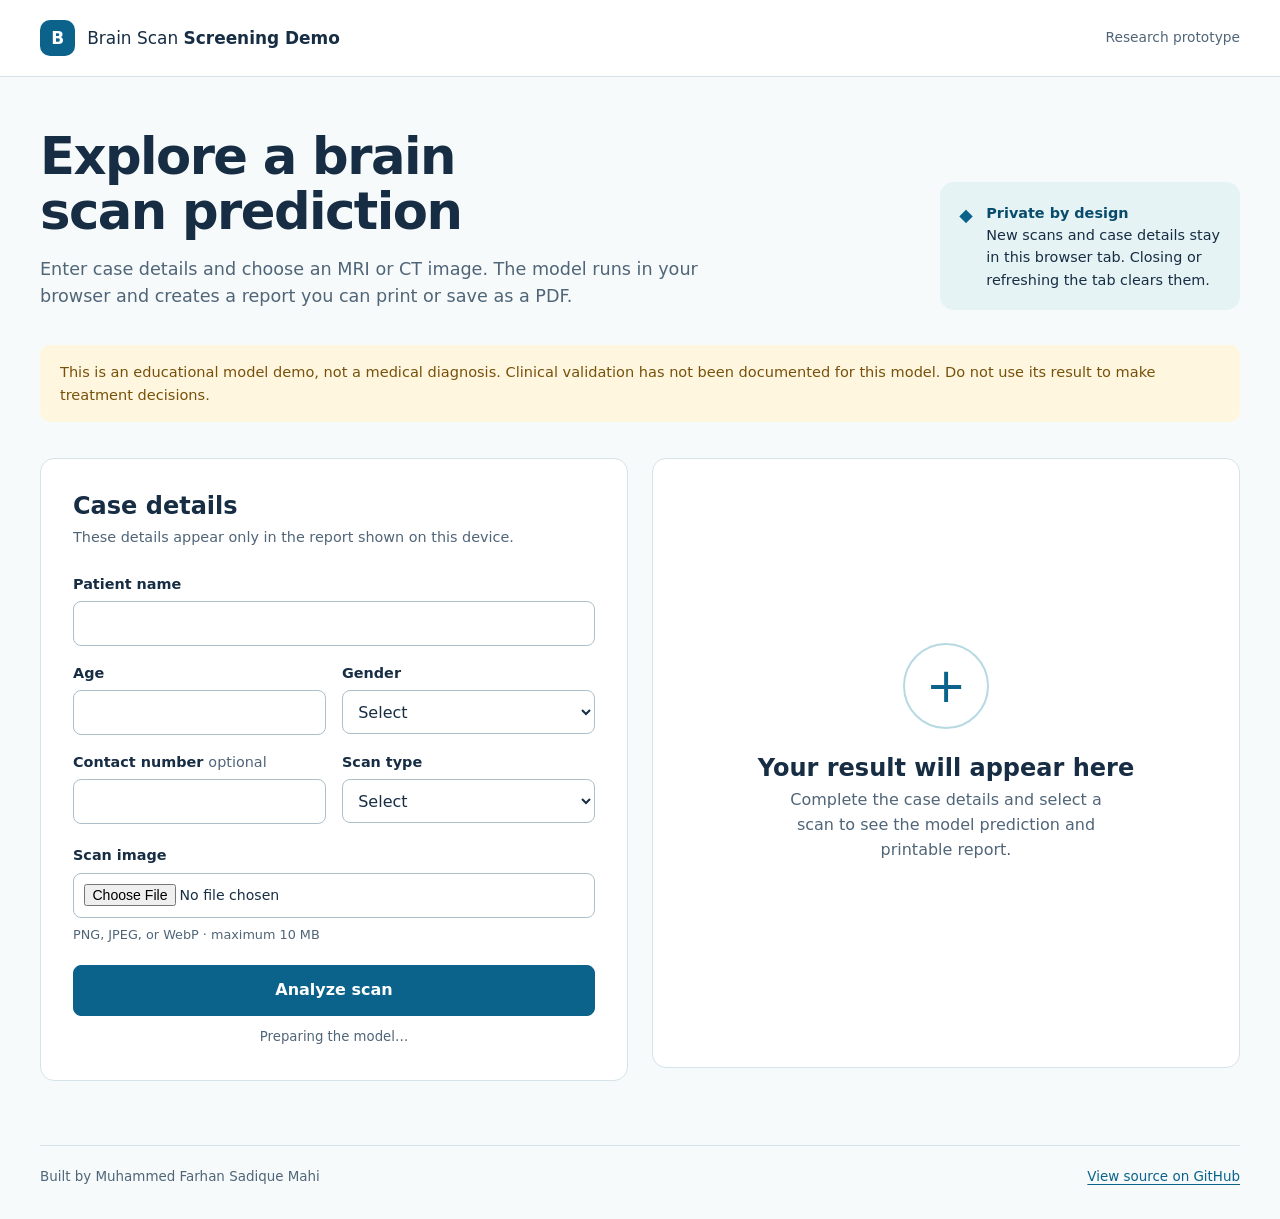
==== docs/index.html @ acc8cbfc "feat: publish browser-based brain scan demo" ====
<!doctype html>
<html lang="en">
  <head>
    <meta charset="utf-8">
    <meta name="viewport" content="width=device-width, initial-scale=1">
    <meta name="color-scheme" content="light">
    <meta http-equiv="Content-Security-Policy" content="default-src 'self'; script-src 'self'; style-src 'self'; img-src 'self' blob: data:; connect-src 'self'; object-src 'none'; base-uri 'none'; form-action 'none'">
    <meta name="description" content="Browser-only brain scan classification research demo. No scan or patient details are uploaded.">
    <title>Brain Scan Screening Demo</title>
    <link rel="stylesheet" href="./css/app.css">
    <script defer src="./vendor/tf.min.js"></script>
    <script type="module" src="./js/app.js"></script>
  </head>
  <body>
    <header class="site-header">
      <div class="header-inner">
        <a class="brand" href="./" aria-label="Brain Scan Screening Demo home">
          <span class="brand-mark" aria-hidden="true">B</span>
          <span>Brain Scan <strong>Screening Demo</strong></span>
        </a>
        <span class="header-tag">Research prototype</span>
      </div>
    </header>

    <main class="page-shell">
      <section class="intro" aria-labelledby="page-title">
        <div>
          <h1 id="page-title">Explore a brain scan prediction</h1>
          <p>Enter case details and choose an MRI or CT image. The model runs in your browser and creates a report you can print or save as a PDF.</p>
        </div>
        <div class="privacy-note">
          <span class="privacy-icon" aria-hidden="true">◆</span>
          <div><strong>Private by design</strong><br>New scans and case details stay in this browser tab. Closing or refreshing the tab clears them.</div>
        </div>
      </section>

      <div class="notice" role="note">
        This is an educational model demo, not a medical diagnosis. Clinical validation has not been documented for this model. Do not use its result to make treatment decisions.
      </div>

      <section class="workspace" aria-label="Scan screening workflow">
        <div class="entry-panel">
          <h2>Case details</h2>
          <p class="section-copy">These details appear only in the report shown on this device.</p>
          <form id="scan-form" novalidate>
            <div class="field-grid">
              <div class="field field-full">
                <label for="patient-name">Patient name</label>
                <input id="patient-name" name="name" type="text" autocomplete="off" maxlength="80" required>
              </div>
              <div class="field">
                <label for="patient-age">Age</label>
                <input id="patient-age" name="age" type="number" min="1" max="120" inputmode="numeric" required>
              </div>
              <div class="field">
                <label for="patient-gender">Gender</label>
                <select id="patient-gender" name="gender" required>
                  <option value="">Select</option>
                  <option>Female</option>
                  <option>Male</option>
                  <option>Other</option>
                  <option>Prefer not to say</option>
                </select>
              </div>
              <div class="field">
                <label for="patient-contact">Contact number <span class="optional">optional</span></label>
                <input id="patient-contact" name="contact" type="tel" autocomplete="off" maxlength="30">
              </div>
              <div class="field">
                <label for="scan-type">Scan type</label>
                <select id="scan-type" name="scanType" required>
                  <option value="">Select</option>
                  <option>MRI</option>
                  <option>CT</option>
                </select>
              </div>
            </div>
            <div class="field upload-field">
              <label for="scan-image">Scan image</label>
              <input id="scan-image" name="image" type="file" accept="image/png,image/jpeg,image/webp" required aria-describedby="image-help">
              <small id="image-help">PNG, JPEG, or WebP · maximum 10 MB</small>
            </div>
            <p id="form-error" class="form-error" role="alert" hidden></p>
            <button id="analyze-button" class="primary-button" type="submit">Analyze scan</button>
            <p id="model-status" class="status" role="status">Preparing the model…</p>
          </form>
        </div>

        <section id="result-panel" class="result-panel" aria-label="Screening result">
          <div id="empty-state" class="empty-state">
            <div class="empty-symbol" aria-hidden="true">+</div>
            <h2 id="result-title">Your result will appear here</h2>
            <p>Complete the case details and select a scan to see the model prediction and printable report.</p>
          </div>
          <div id="report" class="report" hidden>
            <div class="report-heading">
              <div>
                <h2>Screening report</h2>
                <p>Educational model output · not a clinical report</p>
              </div>
              <span id="report-date" class="report-date"></span>
            </div>
            <div class="prediction">
              <span>Model prediction</span>
              <strong id="prediction-label"></strong>
              <p id="prediction-confidence"></p>
            </div>
            <dl id="report-details" class="report-details"></dl>
            <div class="scan-preview">
              <h3>Uploaded scan</h3>
              <div id="report-image-container"></div>
            </div>
            <p class="report-warning">Clinical validation has not been documented for this model. Consult a qualified clinician for interpretation.</p>
            <div class="report-actions">
              <button id="print-button" class="secondary-button" type="button">Print / Save as PDF</button>
              <button id="clear-button" class="text-button" type="button">Clear this case</button>
            </div>
          </div>
        </section>
      </section>
    </main>
    <footer class="site-footer">
      <span>Built by Muhammed Farhan Sadique Mahi</span>
      <a href="https://github.com/farhans-codes/brain_tumor_webapp" rel="noopener noreferrer">View source on GitHub</a>
    </footer>
  </body>
</html>
---- docs/css/app.css ----
:root {
  color-scheme: light;
  --ink: #172d44;
  --muted: #506578;
  --blue: #0b628b;
  --blue-dark: #084b6c;
  --pale: #eff7f9;
  --line: #d6e3e9;
  --white: #fff;
  --warning: #77510b;
  --warning-bg: #fff6df;
  --error: #a72a3a;
  --radius: 14px;
  --space: 1rem;
}

* { box-sizing: border-box; }
html { scroll-behavior: smooth; }
body { margin: 0; background: #f6fafb; color: var(--ink); font: 1rem/1.55 system-ui, -apple-system, BlinkMacSystemFont, "Segoe UI", sans-serif; }
button, input, select { font: inherit; }
button { cursor: pointer; }
button:disabled { cursor: wait; opacity: .6; }
a { color: var(--blue); text-underline-offset: .2em; }
:focus-visible { outline: 3px solid #82c7e3; outline-offset: 3px; }
::selection { background: #a9dce9; color: var(--ink); }
[hidden] { display: none !important; }

.site-header { background: var(--white); border-bottom: 1px solid var(--line); }
.header-inner, .page-shell, .site-footer { width: min(100% - 2.5rem, 1200px); margin-inline: auto; }
.header-inner { min-height: 76px; display: flex; align-items: center; justify-content: space-between; gap: 1rem; }
.brand { display: inline-flex; align-items: center; gap: .75rem; color: var(--ink); text-decoration: none; font-size: 1.06rem; }
.brand strong { font-weight: 700; }
.brand-mark { display: grid; place-items: center; width: 2.2rem; height: 2.2rem; border-radius: 10px; background: var(--blue); color: white; font-weight: 800; }
.header-tag { color: var(--muted); font-size: .86rem; }

.page-shell { padding-block: 3.25rem 4rem; }
.intro { display: grid; grid-template-columns: minmax(0, 1fr) 300px; gap: 3rem; align-items: end; }
h1, h2, h3, p { margin-top: 0; }
h1 { max-width: 14ch; font-size: clamp(2.3rem, 4vw, 3.8rem); line-height: 1.08; letter-spacing: -.03em; margin-bottom: 1rem; }
.intro p { max-width: 65ch; color: var(--muted); font-size: 1.1rem; margin-bottom: 0; }
.privacy-note { display: flex; gap: .85rem; align-items: start; padding: 1.2rem; border-radius: var(--radius); background: #e5f3f4; font-size: .9rem; }
.privacy-note strong { color: var(--blue-dark); }
.privacy-icon { color: var(--blue); font-size: 1.1rem; }
.notice { margin-block: 2.2rem; padding: 1rem 1.25rem; background: var(--warning-bg); color: var(--warning); border-radius: 10px; font-size: .91rem; }

.workspace { display: grid; grid-template-columns: minmax(0, 1fr) minmax(0, 1fr); gap: 1.5rem; align-items: start; }
.entry-panel, .result-panel { min-width: 0; min-height: 610px; padding: 2rem; background: var(--white); border: 1px solid var(--line); border-radius: var(--radius); }
.entry-panel h2, .report h2, .empty-state h2 { font-size: 1.5rem; line-height: 1.25; margin-bottom: .35rem; }
.section-copy { color: var(--muted); font-size: .9rem; margin-bottom: 1.5rem; }
.field-grid { display: grid; grid-template-columns: repeat(2, minmax(0, 1fr)); gap: 1rem; }
.field { display: flex; flex-direction: column; gap: .4rem; min-width: 0; }
.field-full { grid-column: 1 / -1; }
.field label { font-weight: 650; font-size: .9rem; }
.optional, .field small { color: var(--muted); font-weight: 400; }
.field input, .field select { width: 100%; min-height: 44px; padding: .55rem .7rem; color: var(--ink); background: var(--white); border: 1px solid #aebfc9; border-radius: 8px; }
.field input[type=file] { min-height: 0; padding: .65rem; font-size: .88rem; }
.upload-field { margin-top: 1.25rem; }
.field small { font-size: .8rem; }
.primary-button, .secondary-button { padding: .75rem 1.1rem; border-radius: 8px; border: 1px solid var(--blue); font-weight: 700; }
.primary-button { width: 100%; margin-top: 1.3rem; background: var(--blue); color: var(--white); }
.primary-button:hover { background: var(--blue-dark); }
.secondary-button { background: var(--white); color: var(--blue-dark); }
.secondary-button:hover { background: var(--pale); }
.text-button { border: 0; background: transparent; color: var(--blue-dark); text-decoration: underline; text-underline-offset: .2em; padding: .75rem; }
.status { min-height: 1.5em; color: var(--muted); font-size: .83rem; text-align: center; margin: .7rem 0 0; }
.form-error { color: var(--error); font-size: .88rem; margin: 1rem 0 0; }

.empty-state { display: flex; min-height: 540px; flex-direction: column; align-items: center; justify-content: center; text-align: center; }
.empty-symbol { display: grid; place-items: center; width: 86px; height: 86px; border: 2px solid #b7d9e2; border-radius: 50%; color: var(--blue); font-size: 3rem; font-weight: 200; margin-bottom: 1.5rem; }
.empty-state p { max-width: 32ch; color: var(--muted); }
.report-heading { display: flex; justify-content: space-between; align-items: start; gap: 1rem; padding-bottom: 1.1rem; border-bottom: 1px solid var(--line); }
.report-heading p, .report-date { color: var(--muted); font-size: .82rem; margin-bottom: 0; }
.report-date { white-space: nowrap; }
.prediction { margin-block: 1.5rem; padding: 1.3rem; border-radius: 10px; background: var(--pale); }
.prediction span { display: block; color: var(--muted); font-size: .83rem; }
.prediction strong { display: block; font-size: 1.45rem; line-height: 1.25; margin-block: .3rem; }
.prediction p { color: var(--muted); font-size: .88rem; margin-bottom: 0; }
.report-details { display: grid; grid-template-columns: 130px minmax(0, 1fr); gap: .65rem .8rem; padding-bottom: 1.4rem; border-bottom: 1px solid var(--line); font-size: .9rem; }
.report-details dt { color: var(--muted); }
.report-details dd { min-width: 0; margin: 0; overflow-wrap: anywhere; font-weight: 600; }
.scan-preview h3 { font-size: .95rem; margin-bottom: .65rem; }
.scan-preview img { max-width: 100%; max-height: 260px; object-fit: contain; border-radius: 7px; background: #eef2f4; }
.report-warning { margin-block: 1.25rem; color: var(--warning); font-size: .84rem; }
.report-actions { display: flex; flex-wrap: wrap; gap: .5rem; align-items: center; }
.site-footer { display: flex; justify-content: space-between; gap: 1rem; padding-block: 1.3rem 2rem; border-top: 1px solid var(--line); color: var(--muted); font-size: .84rem; }

@media (max-width: 850px) {
  .intro { grid-template-columns: 1fr; gap: 1.5rem; }
  .privacy-note { max-width: 450px; }
  .workspace { grid-template-columns: 1fr; }
  .entry-panel, .result-panel { min-height: 0; }
  .empty-state { min-height: 250px; }
}
@media (max-width: 520px) {
  .header-inner, .page-shell, .site-footer { width: min(100% - 1.5rem, 1200px); }
  .header-tag { display: none; }
  .page-shell { padding-block: 2rem 2.5rem; }
  .entry-panel, .result-panel { padding: 1.25rem; }
  .field-grid { grid-template-columns: 1fr; }
  .field-full { grid-column: auto; }
  .site-footer { flex-direction: column; }
}
@media print {
  body { background: white; }
  .site-header, .intro, .notice, .entry-panel, .site-footer, .report-actions { display: none !important; }
  .page-shell { width: 100%; padding: 0; }
  .workspace { display: block; }
  .result-panel { border: 0; min-height: 0; padding: 0; }
  .prediction { print-color-adjust: exact; }
  .scan-preview img { max-height: 230px; }
}
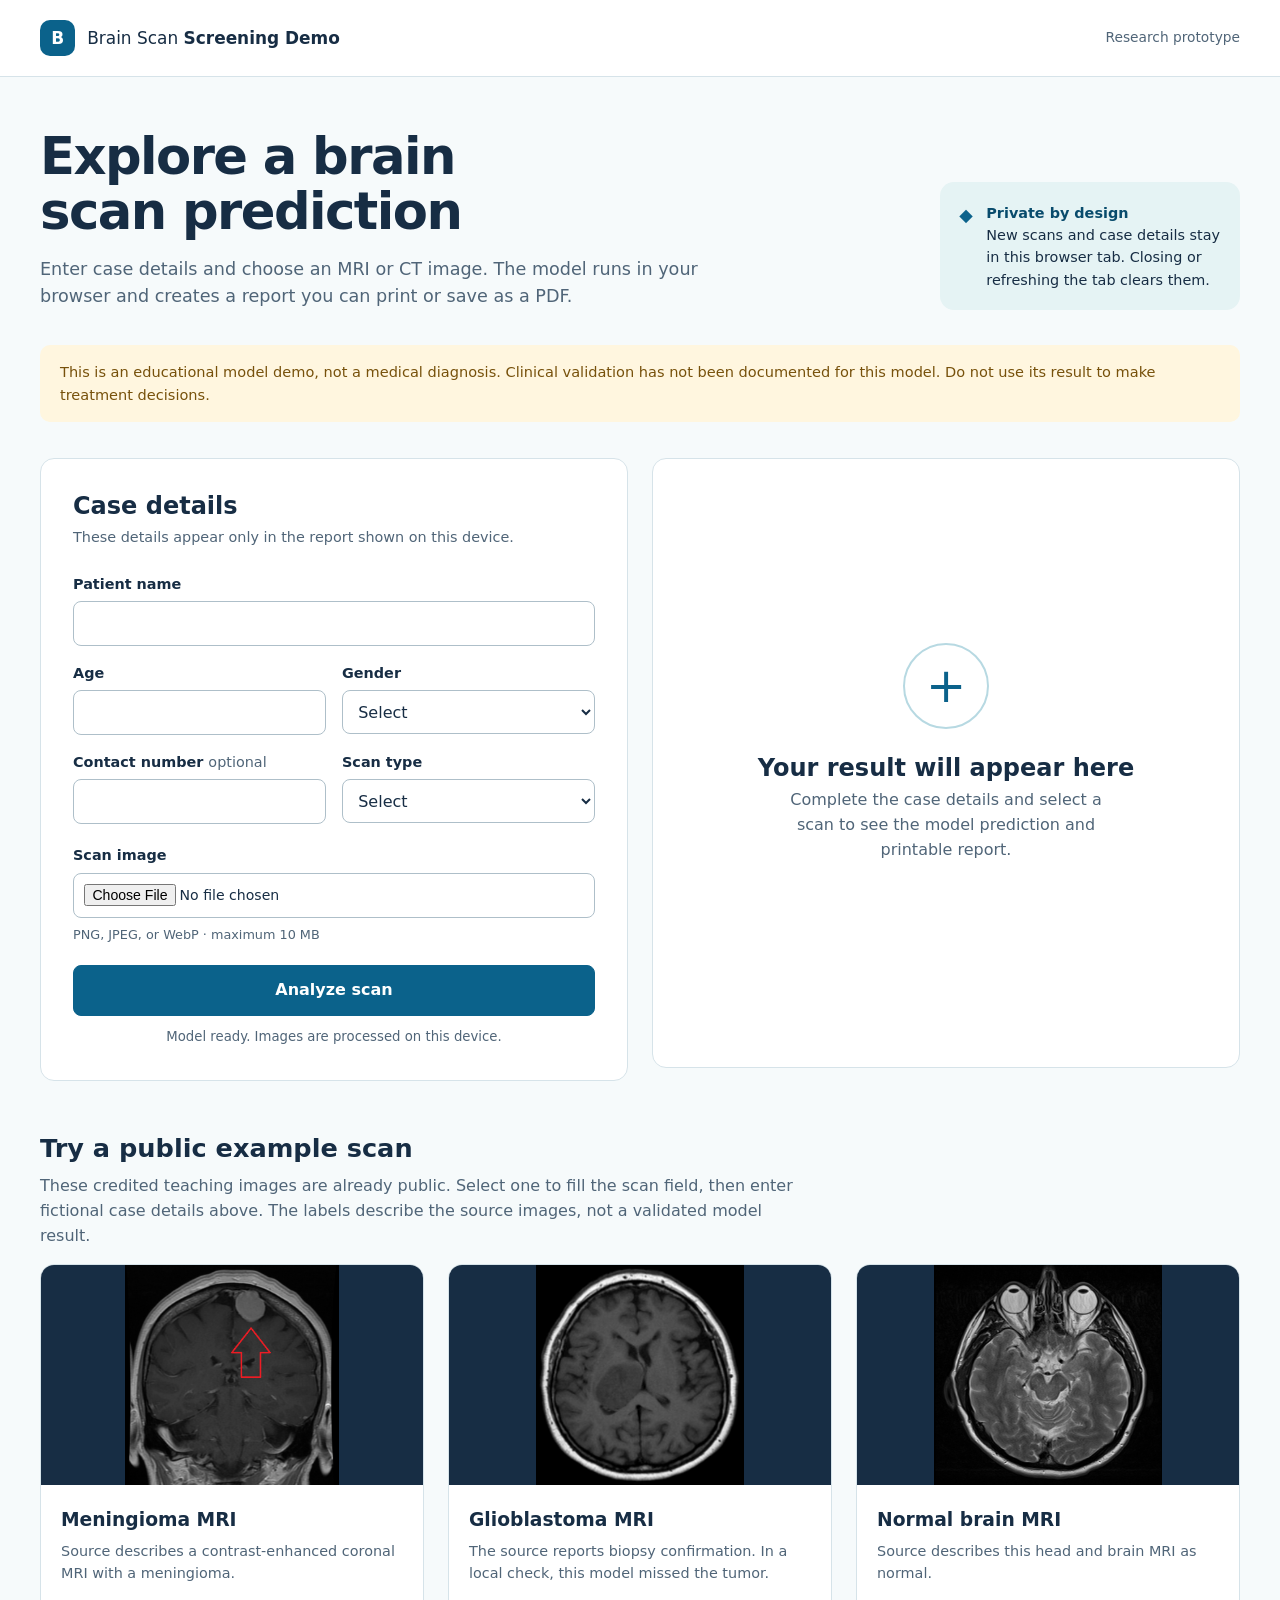
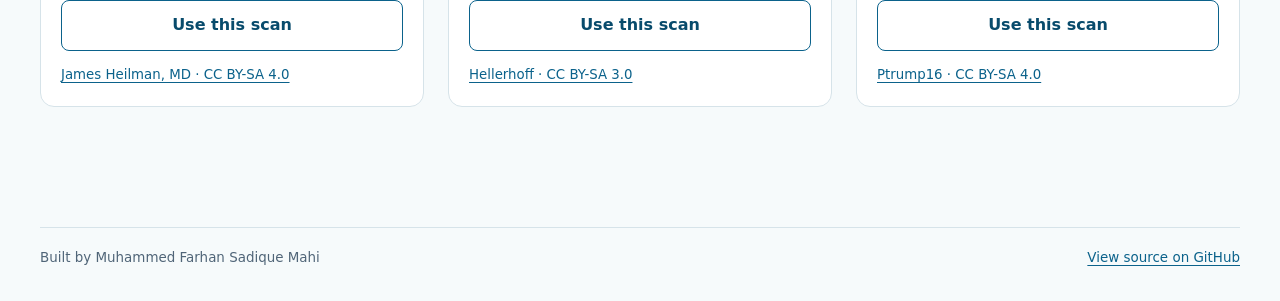
==== commit 6f064fbd: "feat: add public MRI examples to demo" ====
--- a/docs/index.html
+++ b/docs/index.html
@@ -118,6 +118,45 @@
           </div>
         </section>
       </section>
+
+      <section class="examples" aria-labelledby="examples-title">
+        <div class="examples-heading">
+          <div>
+            <h2 id="examples-title">Try a public example scan</h2>
+            <p>These credited teaching images are already public. Select one to fill the scan field, then enter fictional case details above. The labels describe the source images, not a validated model result.</p>
+          </div>
+        </div>
+        <div class="example-grid">
+          <article class="example-card">
+            <img src="./examples/meningioma.png" alt="Coronal MRI showing a meningioma marked by a red arrow" loading="lazy" width="690" height="710">
+            <div class="example-content">
+              <h3>Meningioma MRI</h3>
+              <p>Source describes a contrast-enhanced coronal MRI with a meningioma.</p>
+              <button class="secondary-button example-button" type="button" data-sample="meningioma.png">Use this scan</button>
+              <small><a href="https://commons.wikimedia.org/wiki/File:MRIMeningioma.png" rel="noopener noreferrer">James Heilman, MD · CC BY-SA 4.0</a></small>
+            </div>
+          </article>
+          <article class="example-card">
+            <img src="./examples/glioblastoma.jpg" alt="Axial MRI showing a glioblastoma" loading="lazy" width="513" height="545">
+            <div class="example-content">
+              <h3>Glioblastoma MRI</h3>
+              <p>The source reports biopsy confirmation. In a local check, this model missed the tumor.</p>
+              <button class="secondary-button example-button" type="button" data-sample="glioblastoma.jpg">Use this scan</button>
+              <small><a href="https://commons.wikimedia.org/wiki/File:Glioblastoma_multiforme_-_MRT_T1_ax.jpg" rel="noopener noreferrer">Hellerhoff · CC BY-SA 3.0</a></small>
+            </div>
+          </article>
+          <article class="example-card">
+            <img src="./examples/normal-brain.jpg" alt="Axial MRI of a brain described as normal by its source" loading="lazy" width="697" height="673">
+            <div class="example-content">
+              <h3>Normal brain MRI</h3>
+              <p>Source describes this head and brain MRI as normal.</p>
+              <button class="secondary-button example-button" type="button" data-sample="normal-brain.jpg">Use this scan</button>
+              <small><a href="https://commons.wikimedia.org/wiki/File:MRI_Head_Brain_Normal.jpg" rel="noopener noreferrer">Ptrump16 · CC BY-SA 4.0</a></small>
+            </div>
+          </article>
+        </div>
+        <p id="sample-status" class="sample-status" role="status" aria-live="polite"></p>
+      </section>
     </main>
     <footer class="site-footer">
       <span>Built by Muhammed Farhan Sadique Mahi</span>
--- a/docs/css/app.css
+++ b/docs/css/app.css
@@ -82,6 +82,18 @@
 .scan-preview img { max-width: 100%; max-height: 260px; object-fit: contain; border-radius: 7px; background: #eef2f4; }
 .report-warning { margin-block: 1.25rem; color: var(--warning); font-size: .84rem; }
 .report-actions { display: flex; flex-wrap: wrap; gap: .5rem; align-items: center; }
+.examples { margin-top: 3rem; }
+.examples-heading h2 { font-size: 1.6rem; margin-bottom: .35rem; }
+.examples-heading p { max-width: 75ch; color: var(--muted); }
+.example-grid { display: grid; grid-template-columns: repeat(3, minmax(0, 1fr)); gap: 1.5rem; }
+.example-card { min-width: 0; overflow: hidden; border: 1px solid var(--line); border-radius: var(--radius); background: var(--white); }
+.example-card img { display: block; width: 100%; height: 220px; object-fit: contain; background: var(--ink); }
+.example-content { padding: 1.25rem; }
+.example-content h3 { margin-bottom: .35rem; }
+.example-content p { min-height: 3.2em; color: var(--muted); font-size: .9rem; }
+.example-content small { display: block; margin-top: .85rem; }
+.example-button { width: 100%; }
+.sample-status { min-height: 1.5em; margin-top: 1rem; color: var(--muted); }
 .site-footer { display: flex; justify-content: space-between; gap: 1rem; padding-block: 1.3rem 2rem; border-top: 1px solid var(--line); color: var(--muted); font-size: .84rem; }
 
 @media (max-width: 850px) {
@@ -90,6 +102,9 @@
   .workspace { grid-template-columns: 1fr; }
   .entry-panel, .result-panel { min-height: 0; }
   .empty-state { min-height: 250px; }
+  .example-grid { grid-template-columns: 1fr; }
+  .example-card { display: grid; grid-template-columns: 190px minmax(0, 1fr); }
+  .example-card img { height: 100%; min-height: 210px; }
 }
 @media (max-width: 520px) {
   .header-inner, .page-shell, .site-footer { width: min(100% - 1.5rem, 1200px); }
@@ -99,10 +114,12 @@
   .field-grid { grid-template-columns: 1fr; }
   .field-full { grid-column: auto; }
   .site-footer { flex-direction: column; }
+  .example-card { display: block; }
+  .example-card img { height: 220px; min-height: 0; }
 }
 @media print {
   body { background: white; }
-  .site-header, .intro, .notice, .entry-panel, .site-footer, .report-actions { display: none !important; }
+  .site-header, .intro, .notice, .entry-panel, .examples, .site-footer, .report-actions { display: none !important; }
   .page-shell { width: 100%; padding: 0; }
   .workspace { display: block; }
   .result-panel { border: 0; min-height: 0; padding: 0; }
